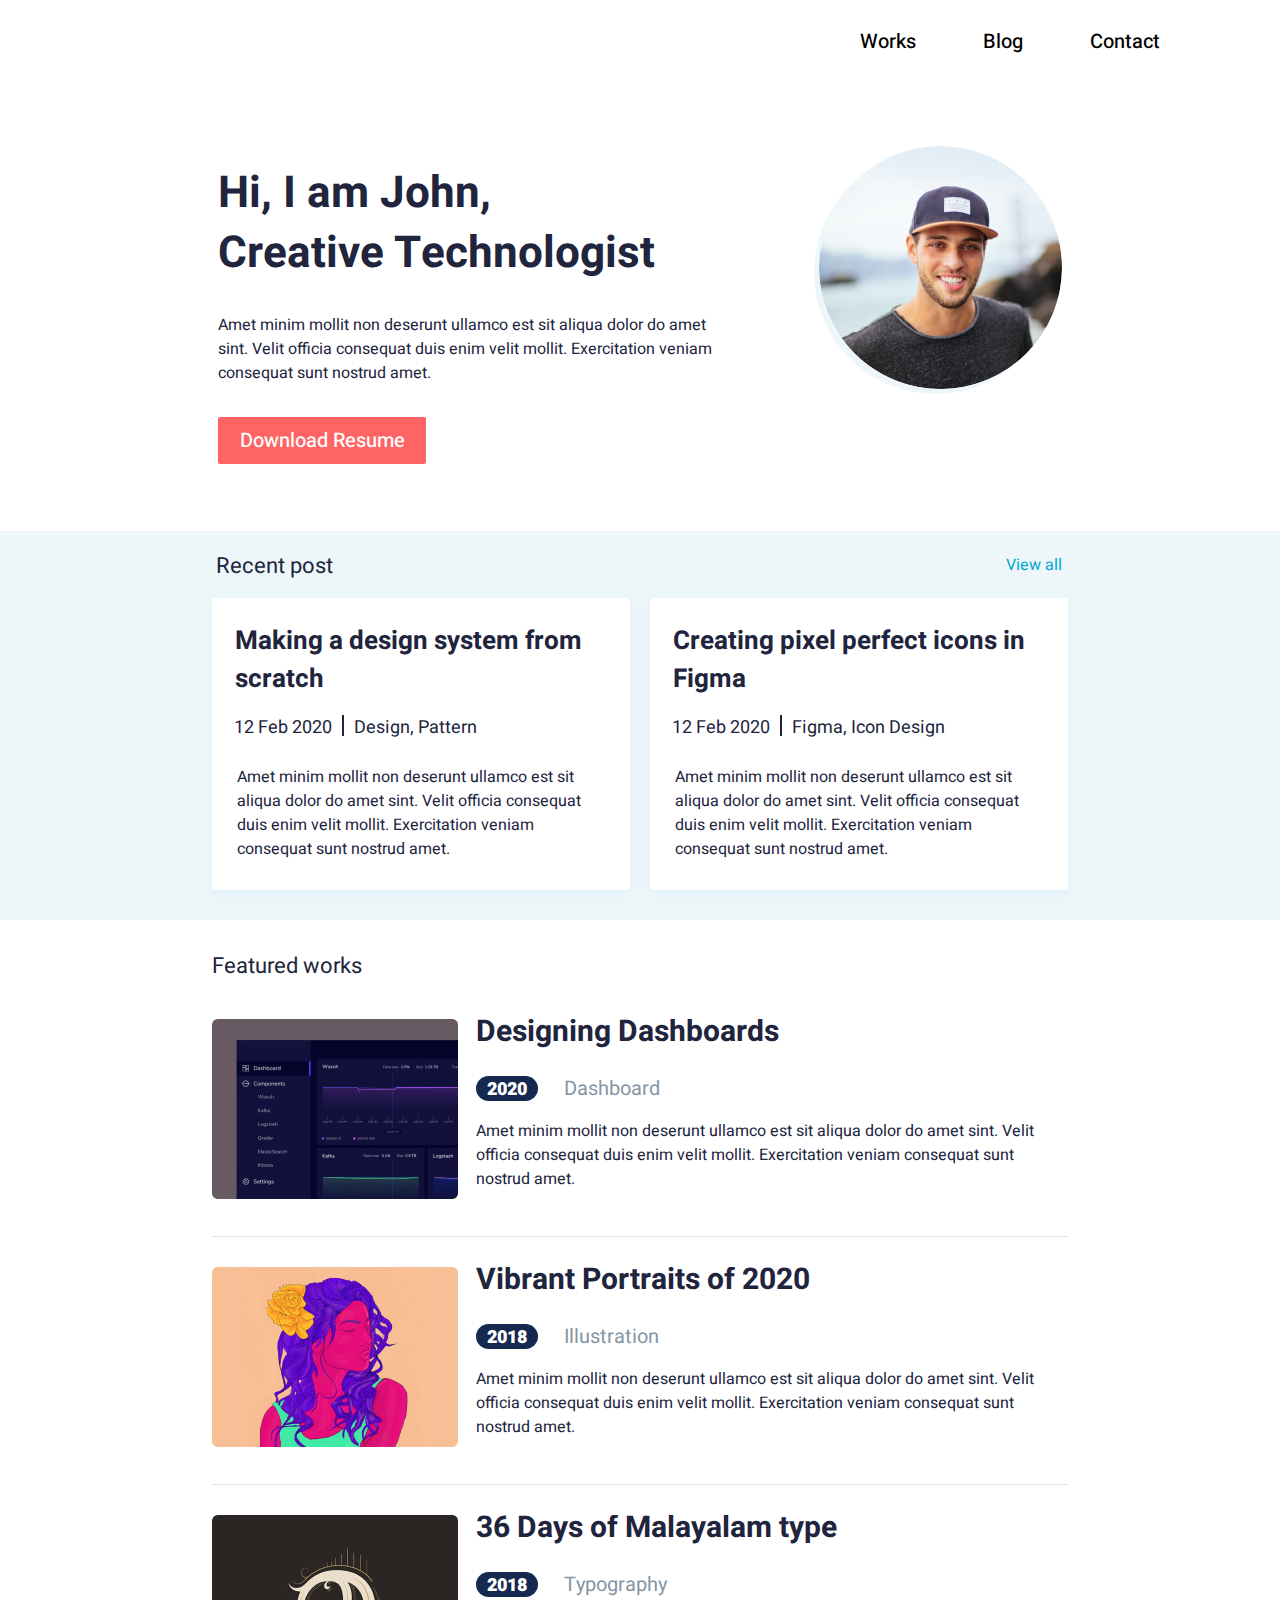
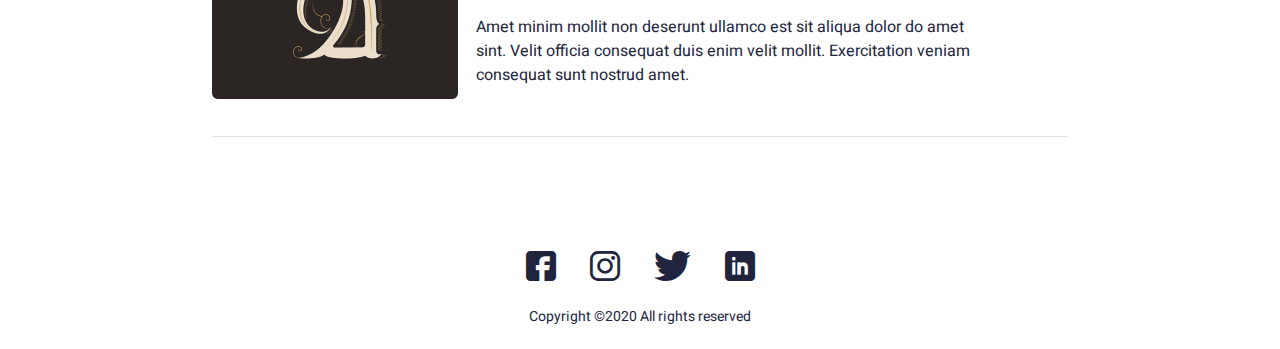
==== index.html @ 54ec0055 "Вёрстка landing page" ====
<!DOCTYPE html>
<html lang="en">

<head>
  <meta charset="UTF-8">
  <meta http-equiv="X-UA-Compatible" content="IE=edge">
  <meta name="viewport" content="width=device-width, initial-scale=1.0">
  <title>HomePage</title>
  <link href="https://fonts.googleapis.com/css2?family=Heebo:wght@400;500;700;900&display=swap" rel="stylesheet">
  <link rel="stylesheet" href="assets/icon-fonts/icons_1.css">
  <link rel="stylesheet" href="assets/style.css">
</head>

<body>
  <div class="wrapper">

    <header class="header">
      <div class="header__content">
        <div class="header__menu menu">
          <div class="menu__icon icon-menu">
            <span></span>
            <span></span>
            <span></span>
          </div>
          <nav class="menu__body">
            <ul class="menu__list">
              <li><a href="assets/pages/works.html" class="menu__link">Works</a></li>
              <li><a href="assets/pages/blog.html" class="menu__link">Blog</a></li>
              <li><a href="assets/pages/contact.html" class="menu__link">Contact</a></li>
            </ul>
          </nav>
        </div>
      </div>
    </header>
    <main class="page">
      <section class="hello">
        <div class="hello-container _container">

          <div class="hello__content">
            <h1 class="hello__title title">Hi, I am John,<br>Creative Technologist</h1>
            <div class="hello__text text">
              <p class="post-myself">
                Amet minim mollit non deserunt ullamco est sit aliqua dolor do amet sint.
                Velit officia consequat duis enim velit mollit.
                Exercitation veniam consequat sunt nostrud amet.
              </p>
            </div>
          </div>

          <div class="hello__avatar">
            <div class="face__container _ibg">
              <img src="assets/img/Ellipse_1.png" alt="face profile" class="face-pofile">
            </div>
          </div>

        </div>
        <div class="btn-button">
          <a class="btn--light" href="assets/pages/blog.html">Download Resume</a>
        </div>
      </section>

      <section class="recent-posts">
        <div class="recent-posts__container _container">
          <div class="posts-item">
            <p class="posts-item_recent">Recent post</p>
            <a class="post-item__link" href="#">View all</a>
          </div>
          <div class="posts__grid">
            <article class="post-item">
              <a href="" class="post-item_title">Making a design system from scratch </a>

              <div class="post-item__info">
                12 Feb 2020
                <hr class="trait">Design, Pattern
              </div>
              <div class="post-item__text text">
                <p>
                  Amet minim mollit non deserunt ullamco est sit aliqua dolor do amet sint.
                  Velit officia consequat duis enim velit mollit.
                  Exercitation veniam consequat sunt nostrud amet.
                </p>
              </div>
            </article>
            <article class="post-item">
              <a class="post-item_title" href="">Creating pixel perfect icons in Figma</a>
              <div class="post-item__info">
                12 Feb 2020
                <hr class="trait"> Figma, Icon Design
              </div>
              <div class="post-item__text text">
                <p>
                  Amet minim mollit non deserunt ullamco est sit aliqua dolor do amet sint.
                  Velit officia consequat duis enim velit mollit.
                  Exercitation veniam consequat sunt nostrud amet.
                </p>
              </div>
            </article>
          </div>

        </div>
      </section>

      <section class="featured-works">
        <div class="featured-works__container _container">
          <div class="featured-works__title title-posts">
            <p class="posts-item_recent">Featured works</p>
            <div class="works">
              <article class="works__item">
                <a href="" class="works__image _ibg">
                  <img src="assets/img/Rectangle_30.jpg" alt="Work #1">
                </a>
                <div class="works__body">
                  <div class="works__title">
                    <a href="assets/pages/works.html" class="works-remark">Designing Dashboards</a>
                  </div>
                  <div class="works__info">
                    <div class="works__year">2020</div>
                    <div class="works__category">Dashboard</div>
                  </div>
                  <div class="works__text text">
                    Amet minim mollit non deserunt ullamco est sit aliqua dolor do amet sint.
                    Velit officia consequat duis enim velit mollit. Exercitation
                    veniam consequat sunt nostrud amet.
                  </div>
                </div>
              </article>

              <article class="works__item _pictre">
                <a href="" class="works__image _ibg">
                  <img src="assets/img/Rectangle_32.jpg" alt="Work #1">
                </a>
                <div class="works__body">
                  <div class="works__title">
                    <a href="assets/pages/works.html" class="works-remark">Vibrant Portraits of 2020</a>
                  </div>
                  <div class="works__info">
                    <div class="works__year">2018</div>
                    <div class="works__category">Illustration</div>
                  </div>
                  <div class="works__text text">
                    Amet minim mollit non deserunt ullamco est sit aliqua dolor do amet sint.
                    Velit officia consequat duis enim velit mollit. Exercitation
                    veniam consequat sunt nostrud amet.
                  </div>
                </div>
              </article>

              <article class="works__item _pictre">
                <a href="" class="works__image _ibg">
                  <img src="assets/img/Rectangle_34.jpg" alt="Work #1">
                </a>
                <div class="works__body">
                  <div class="works__title">
                    <a href="assets/pages/works.html" class="works-remark">36 Days of Malayalam type</a>
                  </div>
                  <div class="works__info">
                    <div class="works__year">2018</div>
                    <div class="works__category">Typography</div>
                  </div>
                  <div class="works__texti text">
                    Amet minim mollit non deserunt ullamco est sit aliqua dolor do amet sint.
                    Velit officia consequat duis enim velit mollit. Exercitation
                    veniam consequat sunt nostrud amet.
                  </div>
                </div>
              </article>
            </div>
          </div>
        </div>
      </section>
    </main>

    <footer class="footer">
      <div class="footer__content _container">
        <div class="footer__social social">
          <a href="#" class="social__item _icon-fb"></a>
          <a href="#" class="social__item _icon-insta"></a>
          <a href="#" class="social__item _icon-twitter"></a>
          <a href="#" class="social__item _icon-linkedin"></a>
        </div>
        <div class="footer__copy">Copyright ©2020 All rights reserved</div>
      </div>
    </footer>
  </div>
  <script src="assets/js/main.js"></script>
</body>

</html>
---- assets/icon-fonts/icons_1.css ----
@font-face {
  font-family: 'icons';
  src:
    url('.//icons.ttf') format('truetype'),
    url('fonts/icons.woff?khpzi') format('woff'),
    url('.//icon-fonts/fb.svg') format('svg');
  font-weight: normal;
  font-style: normal;
  font-display: block;
}

[class^="_icon-"], [class*=" _icon-"] {
  /* use !important to prevent issues with browser extensions that change fonts */
  font-family: 'icons' !important;
  /* speak: never; */
  font-style: normal;
  font-weight: normal;
  font-variant: normal;
  text-transform: none;
  line-height: 1;
  /* background: #21243D; */
  /* background-size: #21243D; */
  /* color: #21243D; */



  /* Better Font Rendering =========== */
  -webkit-font-smoothing: antialiased;
  -moz-osx-font-smoothing: grayscale;
}

._icon-fb:before {
  content: "\e900";
}
._icon-twitter:before {
  content: "\e901";
}
._icon-insta:before {
  content: "\e902";
}
._icon-linkedin:before {
  content: "\e903";
}
---- assets/style.css ----
* {
  box-sizing: border-box;
}
body {
  font-family: 'Heebo', sans-serif;  
  margin: 0 auto;
 
}
.wrapper {
  width: 100%;
  min-height: 100%;
  overflow: hidden;
  display: flex;
  flex-direction: column;
  
}
.hello {
  padding: 0px 6px;
}
.contact {
  text-align: center;
  color: #21243D;
  
} 
.hello__title { 
  color: #21243D;
  font-weight: 700;
  font-size: 44px;
  line-height: 60px;  
  margin-top: 82px;
}
.post-myself {  
  width: 497px; 
  left: 148px;
  top: 360px;  
  font-family: 'Heebo';
  font-style: normal;
  font-weight: 400;
  font-size: 16px;
  line-height: 24px;  
  color: #21243D;
}
a {
  text-decoration: none; /* Отменяем подчеркивание у ссылки */    
}
.currentLink {
  color: #FF6464;
}
.header__content { 
  max-width: 1052px;   
  margin: 0 auto;  
  
}
.menu__link { 
  font-style: normal;
  font-weight: 500;
  font-size: 20px;
  line-height: 29px;
  color: #000000;
  margin: 0 0 0 30px;  
  /* text-align: center;
  justify-content: center; */
} 

a:hover {
  color: #FF6464;
  transition: all 0.3s ease 0s;
}
.menu__list {
  
  padding-right: 6px;  
}  

.header__menu {
  padding: 10px 0;
  
  height: 82px;
  align-items: center;
  display: flex;
  justify-content: flex-end;
}
li {
  margin: 0px 0px 0px 33px;  
  display:inline-block;
  /* text-align: center; */
  /* justify-content: center; */
}
.btn--light:hover {
  color:  #FFFFFF;
}

/* ================== */
.btn-button {
  width: 208px;
  height: 47px;  
  margin-top: 16px;
  display: flex;  
  border-radius: 2px; 
  font-size: 20px;
  line-height: 20px; 
  color: #FFF;  
  background: #FF6464;
  cursor: pointer;
  transition: 0.4s ease-in-out;
  transform: rotate(0deg);   
  justify-content: center;
  align-items: center;
}
.btn-button:hover,
.btn-button:active,
.btn-button:focus {
  transform: translateY(-2px);
  box-shadow: 0px 4px 12px rgba(36, 35, 47, 0.2), 0px 16px 20px rgba(0,0,0,0.2);
  color: #FFF;
}
/* =============================== */

.btn--light { 
  font-weight: 500;
  font-size: 20px;
  line-height: 29px;
  color: #FFFFFF;
}
.recent-posts {  
  background: #EDF7FA;  
  margin-top: 67px;
  padding: 0px 0px 30px 0px;  
  height: 100%;  
  width: 100%;
}
.recent-posts__container {
  max-width: 856px;
  margin: 0 auto;  
  height: 100%; 
}

.posts-item {
  display: flex;  
  align-items: center;  
  padding: 0 4px;
  
}
.posts-item_recent {
  flex: 1 1 auto; 
  font-style: normal;
  font-weight: 400;
  font-size: 22px;
  line-height: 60px;
  margin: 4.5px 0px 2px 0px;  
  height: 100%;  
  color: #21243D; 
}

.post-item_title {  
  margin: 24px 21px 0px 23px; 
  font-weight: 700;
  font-size: 26px;
  line-height: 38px;
  display: inline-block;
  vertical-align: middle;
  color: #21243D;  
}
.post-item__link {   
  font-weight: 400;
  font-size: 16px;  
 padding-right: 2px;  
  color: #00A8CC;
}
.hello {
  max-width: 856px;
  margin: 0 auto;
}
.hello__content {
  flex: 1 1 auto; 
  align-items: flex-start; 
}
.hello__content*:last-child {
  margin-bottom: 0;
}

.hello-container  {
  display: flex;  
}
.posts__grid {  
  display: flex;  
  justify-content: space-between;
  margin: 0 auto;  
}
.post-item {
  width: 418px;
  text-align: left;
  background: #FFFFFF;
  box-shadow: 0px 4px 10px rgba(187, 225, 250, 0.25);
  border-radius: 4px;
  
}
.post-item__text {
  width: 368px;
  margin-top: 11px;
  margin: 0 auto;
  font-weight: 400;
  font-size: 16px;
  line-height: 24px;
  overflow: hidden;
  color: #21243D;
  margin-bottom: 13px;
}
.post-item__info {
  width: 374px;
  height: 34px;  
  font-weight: 400;
  font-size: 18px;
  line-height: 26px;
  margin: 0 auto;
  color: #21243D;
  margin-top: 17px;
  display: flex;
}
.trait {
  margin: 0px 10px;
  width: 1.5px;
  height: 21px;  
  background-color: #21243D;
  border: none;
  font-weight: 400;
}

.face__container {
  flex: 0 0 243px;
  width: 243px;
  height: 243px;
  overflow: hidden;
  margin: 64px 0px 0px 35px;
  box-shadow: -5px 5px 0px 0px #EDF7FA; 
  border-radius: 150px;  
}
img {   
  width: 100%;  
  top: 0;
  left: 0;
  object-fit: cover;
}

/* ------------------------Featured-works------------------------ */
.works {
  margin-top: 23px;
}
.featured-works {
  max-width: 856px;
  margin: 0 auto;
  padding-top: 12px;
}
.works__item {
  display: flex;  
  align-content: flex-start; 
  padding: 0px 0px 30px 0px;
  margin: 0px 0px 30px 0px;
  border-bottom: 1px solid  #E0E0E0;
}
._ibg {
  position: relative;
}
.works__image {
  flex: 0 0 246px; 
  min-height: 180px;  
  border-radius: 6px;
}
.works__body {  
  width: 100%;
  height: 100%;
  flex: 1 1 auto; 
  padding: 0px 0px 0px 18px;
  overflow: hidden;
  justify-content: space-between;
} 
.works__title {
  height: 31px; 
  font-weight: 700;
  font-size: 30px;
  line-height: calc(27 / 30 * 100%); 
  text-decoration: red;
  text-transform: inherit;  
} 

.works-remark, .works-remark-active {
  color: #21243D;  
}
.works__info {
  display: inline-flex;
  margin-top: 24px;  
  align-items: center;
}
.works__year, .works-year-active {
  width: 62px;
  height: 25px; 
  display: inline-flex;
  background: #142850;  
  border-radius: 16px;  
  font-weight: 900;
  font-size: 18px; 
  justify-content: center;  
  color: #FFFFFF;
}
.works__category, .works-category-active, .works__category-active {
  width: 374px;  
  font-weight: 400;
  font-size: 20px;
  line-height: 29px;
  color: #8695A4;
  flex: 1 1 auto; 
  justify-content: right;
  margin-left: 26px;
}
.works__text {
  width: 594px;    
  font-weight: 400;
  font-size: 16px;
  line-height: 24px;
  margin-top: 16px;  
  color: #21243D;  
}
.works__texti{
  width: 507px;  
  font-weight: 400;
  font-size: 16px;
  line-height: 24px;
  margin-top: 16px; 
  color: #21243D;
}
.works__texta {
  
  font-weight: 400;
  font-size: 16px;
  line-height: 24px;
  margin-top: 16px; 
  color: #21243D;
}

/* ------------------------Featured-works pages------------------------ */
.featured__works {
  max-width: 682px;
  margin: 0 auto;
  padding-top: 12px;
}
/* <!-- --------------Work-detail------------- --> */

.work__detail {  
  font-weight: 700;
  font-size: 34px;
  line-height: 50px;
  color: #21243D;
  margin-bottom: 0;
}

.detail__info {
  display: inline-flex;
  margin: 24px 0px 21px 0px;  
}
.detail__year {
  width: 62px;
  height: 25px; 
  display: inline-flex;
  background: #FF7C7C;  
  border-radius: 16px;  
  font-weight: 900;
  font-size: 18px; 
  justify-content: center;  
  color: #FFFFFF;
}
.detail__text {
  width: 681px;  
  font-weight: 400;
  font-size: 16px;
  line-height: 24px;
  margin: 5px 0px 29px 0px;
  color: #000000;
}
.detail__category {
  width: 374px;  
  font-weight: 400;
  font-size: 20px;
  line-height: 29px;
  color: #21243D;
  flex: 1 1 auto;  
  margin-left: 26px;
}
._detail {
  margin-top: 38px;
}
.detail__title {
  width: 506px;  
  font-weight: 500;
  font-size: 24px;
  line-height: 60px;
  color: #21243D;
}
.detail__body {  
  width: 100%;
  height: 100%;
  flex: 1 1 auto; 
  padding: 0px 0px 0px 3px;
  overflow: hidden;
  justify-content: space-between;
} 
.detail-picture {
  margin-bottom: 27px;
}
.footer__detail {
  width: 1152px;
  height: 182px;
  text-align: center;
  padding: 49px 0;
  margin: 0 auto;  
  bottom: 0;
  width: 100%;
  flex: 0 0 auto; 
}
/* -----------footer-------------- */
.footer {
  width: 1152px;
  height: 182px;
  text-align: center;
  padding: 84px 0;
  margin: 0 auto;  
  bottom: 0;
  width: 100%;
  flex: 0 0 auto; 
}

.footer__copy {
  justify-content: center;
  align-items: center;  
  font-weight: 400;
  font-size: 14px;
  line-height: 21px;
  color: #21243D;  
}
.social {
  display: flex;
  justify-content: center;
  align-items: center;
  margin: 0px 0px 25px 0px;  
}
.social__item {
  margin: 0px 17px;
  color: #21243D;
  font-size: 30px;  
}
/* ----------------Featured-blog-------------- */

.Featured-blog {
  max-width: 681px;
  margin: 0 auto;
  padding-top: 12px;
}
.blog__item {
  display: flex;  
  align-content: flex-start; 
  padding: 0px 0px 30px 0px;
  margin: 0px 0px 30px 0px;
  border-bottom: 1px solid  #E0E0E0;
}
.hello__blog {
  width: 506px;  
  color: #21243D;
  font-weight: 700;
  font-size: 44px;
  line-height: 60px;  
  margin-top: 50px;
}
.hello__works {
  width: 506px;  
  color: #21243D;
  font-weight: 700;
  font-size: 44px;
  line-height: 60px;  
  margin: 50px 0px 0px 0px;
}

.blog-item__info {   
  font-weight: 400;
  font-size: 20px;
  line-height: 26px; 
  color: #21243D;
  margin: 17px 0px 9px 0px;
  display: flex;
}
.blog-category {
  color: #8695A4;
}
.blog__text {  
  font-weight: 400;
  font-size: 16px;
  line-height: 24px;
  color: #21243D;
}
.blog {
  margin-top: 23px;
}
.blog__body {  
  width: 100%;
  height: 100%;
  flex: 1 1 auto;   
  overflow: hidden;
  justify-content: space-between;
} 
.blog__title {
  height: 31px; 
  font-weight: 700;
  font-size: 30px;
  line-height: calc(27 / 30 * 100%); 
  color: #21243D;
} 

.blog__info {
  display: inline-flex;
  margin-top: 26px;  
}
.blog__year {
  width: 62px;
  height: 25px; 
  display: inline-flex;
  background: #142850;  
  border-radius: 16px;  
  font-weight: 900;
  font-size: 18px; 
  justify-content: center;  
  color: #FFFFFF;
}
@media (min-width: 805px) {
  .pictre-active, .works-year-active, .works-remark-active, .works-category-active {
    display: none;
  }
 
}

@media (max-width: 805px) and (min-width: 250px) {  
  .wrapper {
    max-width: 790px;
    margin: 0 auto;
  } 
  
  .hello-container {
    margin: 0 auto;
    text-align: center;
    flex-direction: column-reverse;    
  }
  .face__container {
    justify-content: center;    
    margin: 0 auto;
    height: 200px;
    width: 200px;
  }
  .hello__content {
    margin: 0 auto;
  }
  .hello__title {
    font-size: 32px;
    margin-top: 20px;
    
  }
  .posts__grid {
    flex: 1 1 auto; 
  }
  .recent-posts__container {
    max-width: 760px;
  }
  .btn-button {
    margin: 0 auto;

  }
  .post-item {
    width: 370px;
    display: inline-block;    
  }
  .post-item__info, .post-item__text {
    width: 325px;
  }

  .posts-item_recent {
    font-size: 18px;
  }
  .post-item__link {
    font-size: 14px;
  }
  .works__title {
    font-size: 26px;
  }
  .works__year, .works-year-active {
    width: 56px;
    height: 22px;    
    font-size: 16px;    
  }
  .works__category {
    font-size: 18px;
  }
  .works__text {
    width: 520px;
  }
  .featured-works {
    
    padding: 0px 10px 0px 10px;
  }
  .face__container {
    width: 174.38px;
    height: 175px;
    box-shadow: -3px 3px 0px 0px #edf7fa;
    margin-top: 24px; 
  }
  .hello__content {
    
    text-align: center;
  }
  .hello__title {
    
    text-align: center;
    width: 312px;
    line-height: 40px;
    
    margin: 38px 0px 19px 13px;
  }
  .post-myself {
    width: 328px;
    margin-bottom: 24px;
    
  }
  .posts-item {
    display: block;
    text-align: center;
  }
  .post-item__link {
    display: none;
  }
  .posts__grid {
    display: block;
    margin: 0 auto;    
    text-align: center;
  }
  
  .post-item {
    width: 354px;
    margin-bottom: 17px;
  }
  .post-item_title {
    font-size: 22px;
  }
  .post-item__info, .post-item__text {
    font-size: 16px;
    width: 314px;

  }
  .post-item__text {
    margin-bottom: 0;
  }
  .recent-posts {
    padding-bottom: 20px;
  }
  .works__item {
    display: block;
    padding-bottom: 19px;
    
  }
  .works {
    width: 339px;
    margin: 0 auto;
    
  }
  .posts-item_recent {
    text-align: center;
  }
  .works__body {
    padding-left: 0;
    margin-top: 15px;    
  }  

  .works__year {
    width: 62px;
    height: 25px;
    align-items: center;
    text-align: center;  
    
  }
  .works__info {
    font-size: 16px;
    margin-top: 9px;
  }
  .works__text {
    margin-top: 23px;
    width: 344px;
  }
  ._pictre {
    display: none;
  }
  .footer {
    margin-top: 74px;
  }

  /* BLOG RESPONSIVE */
  .Featured-blog {
    max-width: 339px;
    margin: 0 auto;
    padding-top: 12px;
  }
  .hello__blog {
    width: 62px;
    height: 60px;
    font-size: 30px;
    margin-top: 23px;
    
  }
  .blog__title {
    height: 31px;    
    font-size: 26px;  
  }
  .blog-item__info {    
    font-size: 16px;    
    margin: 4px 0px 14px 0px;    
  }
  .trait {
    height: 16px;
    margin: 3px 10px;
  }
  ._foot-blog {
    margin-top: -5px;
  }
  .blog__item {
    padding-bottom: 22px;
  }
  
  /* featured-works */
  .featured__works {
    max-width: 344px;
  }
  .hello__works {    
    font-size: 30px;   
    margin: 50px 0px 0px 0px;
  }
 
  .pictre-noplay, .works__year, .works-remark, .works__category {
    display: none;
  }
  .works-category-active, .works__category-active {
    font-size: 16px;
  }
  /* WORK-DETAIL */
  .work__detail {    
    font-size: 30px;    
    margin-bottom: 0;
  }
  .work__detail br {    
    display: none;
  }
  .detail__category {
    width: 262px;    
    font-size: 18px;   
    flex: 1 1 auto;
    margin-left: 26px;
  }
  .detail__text {
    width: 339px;    
    font-size: 16px;   
    margin: 5px 0px 17px 0px;
    
  }
  ._detail {
    margin-top: 7px;
  }
  .detail__info {
    margin-top: 8px;
  }

   /* BURGER MENU */
   .header {
     position: relative;
     z-index: 100;
   }
  .menu__icon {   
    position: absolute;
    width: 30px;
	  height: 30px;    
    cursor: pointer;
    z-index: 5;
    top: 17px;
    right: 17px;
  }  
  .menu__icon span  {    
    left: 50%;    
    position: absolute;
    width: 100%;
    height: 2px;    
    background-color: #000;
    transform: translate(-50%, -50%);
    transition: all 0.4s ease 0s;      
  } 
  .menu__icon span:first-child {
    top: 0px;
  }  
  .menu__icon span:nth-of-type(2) {
	  top: calc(50% - 5px);
  }  
  .menu__icon span:nth-of-type(3) {
	  top: calc(50% + 5px);    
  }  
  .menu__link {
    margin: 0 auto;
    padding: 0;
    font-size: 40px;    
    transform: translate(0px, 0%);    
  } 
  ul li {
    display: flex;
    justify-content: center;
  }   
  .menu__list li {
    margin: 0px 0px 30px 0px;
  }
  .menu__list li:last-child {
    margin: 0px 0px 0px 0px;
  }  
  /* .menu-btn */

  .menu__list :hover {
    color: #FF6464;
  } 
  /* Меню, которое будет появляться */ 
  .menu__list {  
	  position: fixed;
	  top: 0;
	  left: 0;
	  width: 100%;
	  height: 100%;	
    transform: translate(0px, -100%);
    overflow: auto;
    padding: 70px 10px 30px 10px;   
    background-color: rgba(255, 255, 255, 0.95);     
    margin: 0 auto;
  }   
  
  .menu__list.active {	
    transform: translate(0px, 0%);
    transition: transform 0.8s ease 0s;   
  }
  
  /* Меню актив на крестик */  
  .menu__icon.active span:nth-of-type(1) {
    top: 9px;    
    transform: translate(-50%, 0%) rotate(135deg);  
  }  
  
  .menu__icon.active span:nth-of-type(2) {
    top: 9px;    
    left: -30px;
    opacity: 0;
  }  

  .menu__icon.active span:nth-of-type(3) {
    top: 9px;   
    transform: translate(-50%, 0%) rotate(-135deg); 
  }  
}
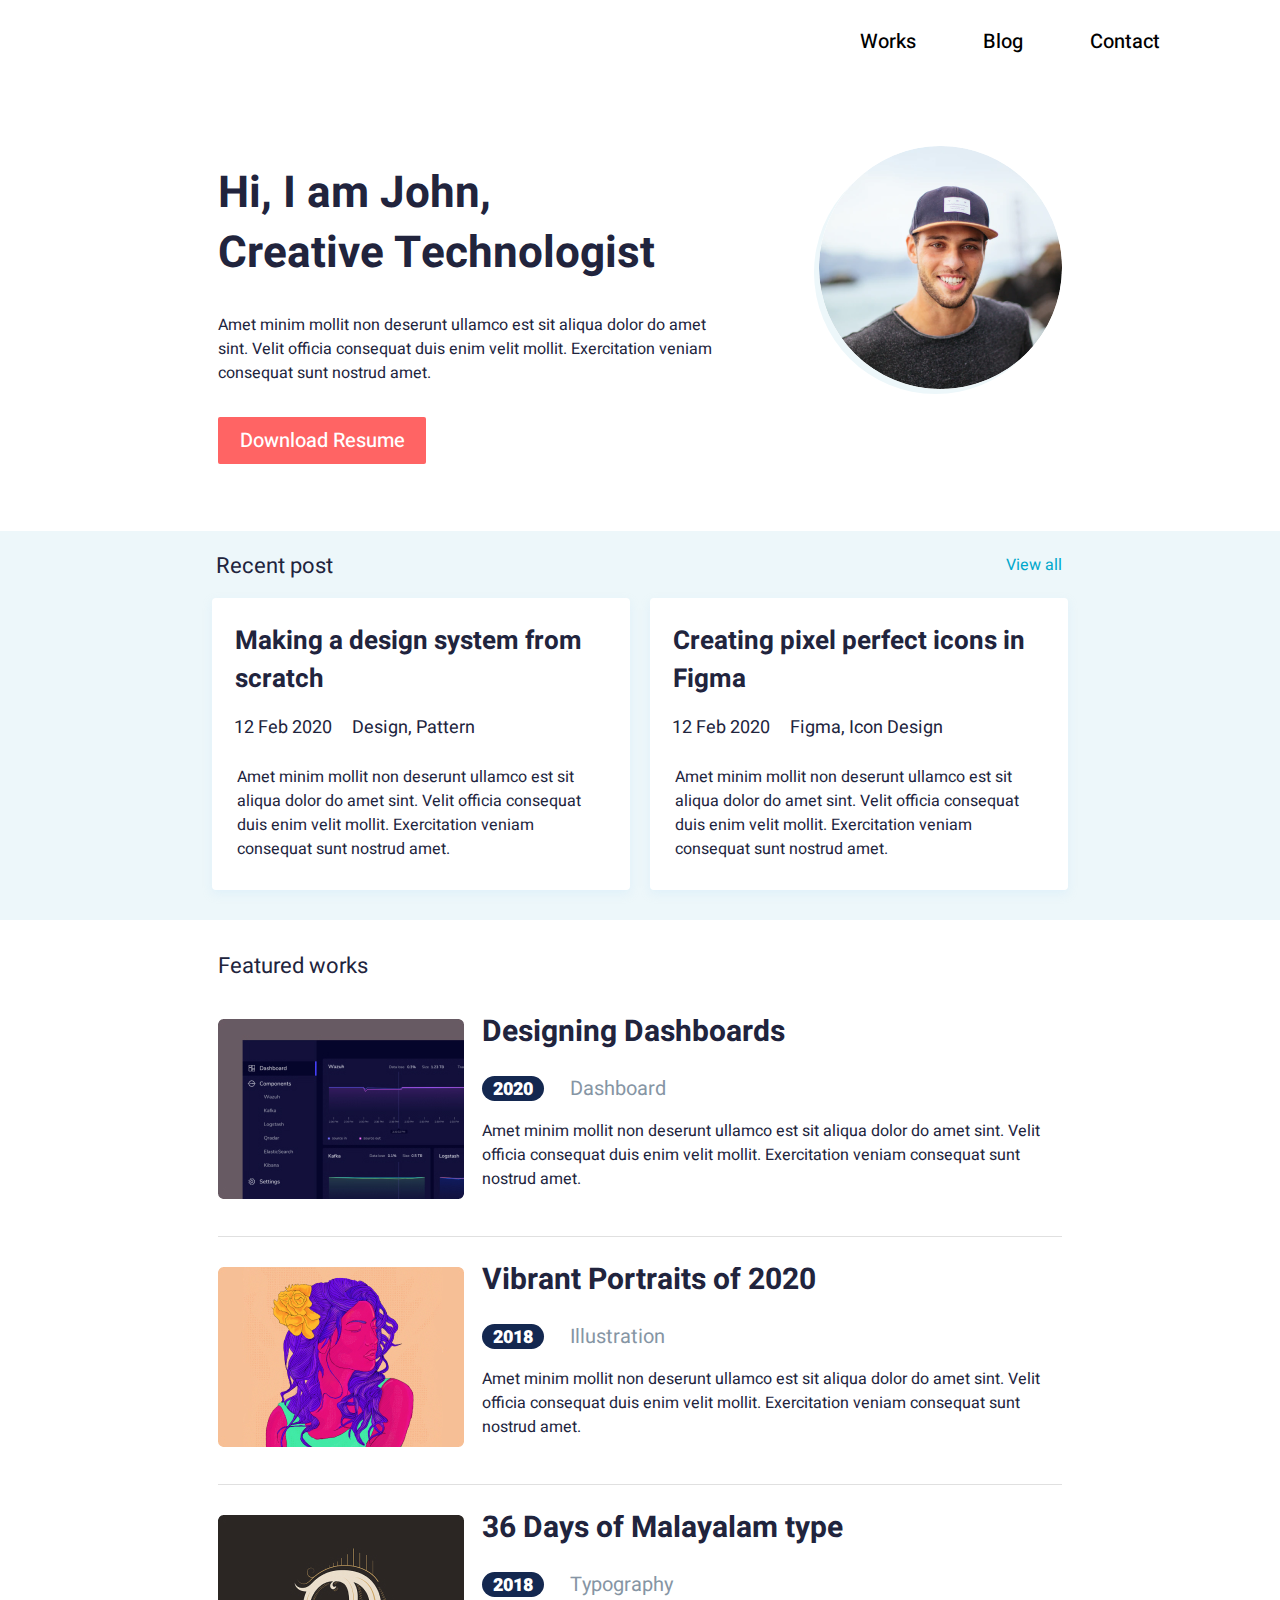
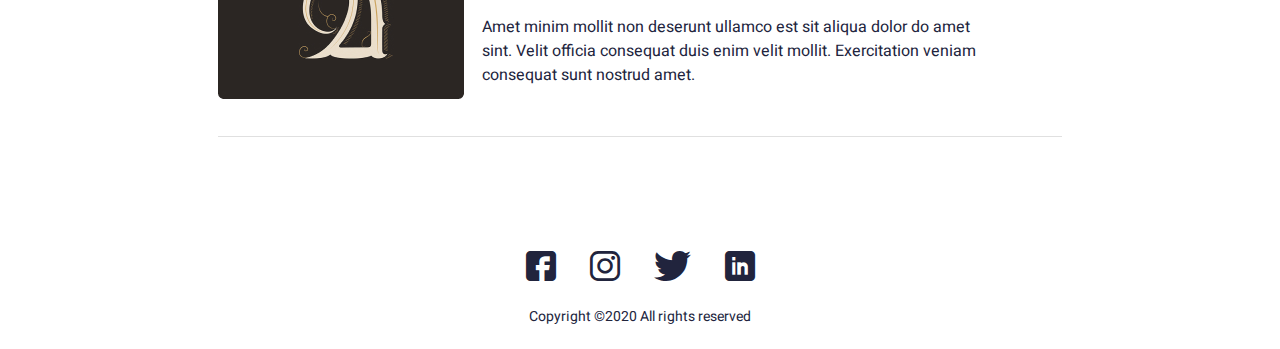
==== commit 3abddfe7: "Project layout" ====
--- a/index.html
+++ b/index.html
@@ -1,188 +1,181 @@
-<!DOCTYPE html>
-<html lang="en">
-
-<head>
-  <meta charset="UTF-8">
-  <meta http-equiv="X-UA-Compatible" content="IE=edge">
-  <meta name="viewport" content="width=device-width, initial-scale=1.0">
-  <title>HomePage</title>
-  <link href="https://fonts.googleapis.com/css2?family=Heebo:wght@400;500;700;900&display=swap" rel="stylesheet">
-  <link rel="stylesheet" href="assets/icon-fonts/icons_1.css">
-  <link rel="stylesheet" href="assets/style.css">
-</head>
-
-<body>
-  <div class="wrapper">
-
-    <header class="header">
-      <div class="header__content">
-        <div class="header__menu menu">
-          <div class="menu__icon icon-menu">
-            <span></span>
-            <span></span>
-            <span></span>
-          </div>
-          <nav class="menu__body">
-            <ul class="menu__list">
-              <li><a href="assets/pages/works.html" class="menu__link">Works</a></li>
-              <li><a href="assets/pages/blog.html" class="menu__link">Blog</a></li>
-              <li><a href="assets/pages/contact.html" class="menu__link">Contact</a></li>
-            </ul>
-          </nav>
-        </div>
-      </div>
-    </header>
-    <main class="page">
-      <section class="hello">
-        <div class="hello-container _container">
-
-          <div class="hello__content">
-            <h1 class="hello__title title">Hi, I am John,<br>Creative Technologist</h1>
-            <div class="hello__text text">
-              <p class="post-myself">
-                Amet minim mollit non deserunt ullamco est sit aliqua dolor do amet sint.
-                Velit officia consequat duis enim velit mollit.
-                Exercitation veniam consequat sunt nostrud amet.
-              </p>
-            </div>
-          </div>
-
-          <div class="hello__avatar">
-            <div class="face__container _ibg">
-              <img src="assets/img/Ellipse_1.png" alt="face profile" class="face-pofile">
-            </div>
-          </div>
-
-        </div>
-        <div class="btn-button">
-          <a class="btn--light" href="assets/pages/blog.html">Download Resume</a>
-        </div>
-      </section>
-
-      <section class="recent-posts">
-        <div class="recent-posts__container _container">
-          <div class="posts-item">
-            <p class="posts-item_recent">Recent post</p>
-            <a class="post-item__link" href="#">View all</a>
-          </div>
-          <div class="posts__grid">
-            <article class="post-item">
-              <a href="" class="post-item_title">Making a design system from scratch </a>
-
-              <div class="post-item__info">
-                12 Feb 2020
-                <hr class="trait">Design, Pattern
-              </div>
-              <div class="post-item__text text">
-                <p>
-                  Amet minim mollit non deserunt ullamco est sit aliqua dolor do amet sint.
-                  Velit officia consequat duis enim velit mollit.
-                  Exercitation veniam consequat sunt nostrud amet.
-                </p>
-              </div>
-            </article>
-            <article class="post-item">
-              <a class="post-item_title" href="">Creating pixel perfect icons in Figma</a>
-              <div class="post-item__info">
-                12 Feb 2020
-                <hr class="trait"> Figma, Icon Design
-              </div>
-              <div class="post-item__text text">
-                <p>
-                  Amet minim mollit non deserunt ullamco est sit aliqua dolor do amet sint.
-                  Velit officia consequat duis enim velit mollit.
-                  Exercitation veniam consequat sunt nostrud amet.
-                </p>
-              </div>
-            </article>
-          </div>
-
-        </div>
-      </section>
-
-      <section class="featured-works">
-        <div class="featured-works__container _container">
-          <div class="featured-works__title title-posts">
-            <p class="posts-item_recent">Featured works</p>
-            <div class="works">
-              <article class="works__item">
-                <a href="" class="works__image _ibg">
-                  <img src="assets/img/Rectangle_30.jpg" alt="Work #1">
-                </a>
-                <div class="works__body">
-                  <div class="works__title">
-                    <a href="assets/pages/works.html" class="works-remark">Designing Dashboards</a>
-                  </div>
-                  <div class="works__info">
-                    <div class="works__year">2020</div>
-                    <div class="works__category">Dashboard</div>
-                  </div>
-                  <div class="works__text text">
-                    Amet minim mollit non deserunt ullamco est sit aliqua dolor do amet sint.
-                    Velit officia consequat duis enim velit mollit. Exercitation
-                    veniam consequat sunt nostrud amet.
-                  </div>
-                </div>
-              </article>
-
-              <article class="works__item _pictre">
-                <a href="" class="works__image _ibg">
-                  <img src="assets/img/Rectangle_32.jpg" alt="Work #1">
-                </a>
-                <div class="works__body">
-                  <div class="works__title">
-                    <a href="assets/pages/works.html" class="works-remark">Vibrant Portraits of 2020</a>
-                  </div>
-                  <div class="works__info">
-                    <div class="works__year">2018</div>
-                    <div class="works__category">Illustration</div>
-                  </div>
-                  <div class="works__text text">
-                    Amet minim mollit non deserunt ullamco est sit aliqua dolor do amet sint.
-                    Velit officia consequat duis enim velit mollit. Exercitation
-                    veniam consequat sunt nostrud amet.
-                  </div>
-                </div>
-              </article>
-
-              <article class="works__item _pictre">
-                <a href="" class="works__image _ibg">
-                  <img src="assets/img/Rectangle_34.jpg" alt="Work #1">
-                </a>
-                <div class="works__body">
-                  <div class="works__title">
-                    <a href="assets/pages/works.html" class="works-remark">36 Days of Malayalam type</a>
-                  </div>
-                  <div class="works__info">
-                    <div class="works__year">2018</div>
-                    <div class="works__category">Typography</div>
-                  </div>
-                  <div class="works__texti text">
-                    Amet minim mollit non deserunt ullamco est sit aliqua dolor do amet sint.
-                    Velit officia consequat duis enim velit mollit. Exercitation
-                    veniam consequat sunt nostrud amet.
-                  </div>
-                </div>
-              </article>
-            </div>
-          </div>
-        </div>
-      </section>
-    </main>
-
-    <footer class="footer">
-      <div class="footer__content _container">
-        <div class="footer__social social">
-          <a href="#" class="social__item _icon-fb"></a>
-          <a href="#" class="social__item _icon-insta"></a>
-          <a href="#" class="social__item _icon-twitter"></a>
-          <a href="#" class="social__item _icon-linkedin"></a>
-        </div>
-        <div class="footer__copy">Copyright ©2020 All rights reserved</div>
-      </div>
-    </footer>
-  </div>
-  <script src="assets/js/main.js"></script>
-</body>
-
+<!DOCTYPE html>
+<html lang="en">
+
+<head>
+  <meta charset="UTF-8">
+  <meta http-equiv="X-UA-Compatible" content="IE=edge">
+  <meta name="viewport" content="width=device-width, initial-scale=1.0">
+  <title>HomePage</title>
+  <link href="https://fonts.googleapis.com/css2?family=Heebo:wght@400;500;700;900&display=swap" rel="stylesheet">
+  <link rel="stylesheet" href="assets/icon-fonts/icons_1.css">
+  <link rel="stylesheet" href="assets/style.css">
+</head>
+
+<body>
+  <div class="wrapper">
+    <header class="header">
+      <div class="header__content">
+        <div class="header__menu menu">
+          <div class="menu__icon icon-menu">
+            <span></span>
+            <span></span>
+            <span></span>
+          </div>
+          <nav class="menu__body">
+            <ul class="menu__list">
+              <li><a href="assets/pages/works.html" class="menu__link">Works</a></li>
+              <li><a href="assets/pages/blog.html" class="menu__link">Blog</a></li>
+              <li><a href="#" class="menu__link">Contact</a></li>
+            </ul>
+          </nav>
+        </div>
+      </div>
+    </header>
+    <main class="page">
+      <section class="hello">
+        <div class="hello-container _container">
+          <div class="hello__content">
+            <h1 class="hello__title title">Hi, I am John,<br>Creative Technologist</h1>
+            <div class="hello__text text">
+              <p class="post-myself">
+                Amet minim mollit non deserunt ullamco est sit aliqua dolor do amet sint.
+                Velit officia consequat duis enim velit mollit.
+                Exercitation veniam consequat sunt nostrud amet.
+              </p>
+            </div>
+          </div>
+
+          <div class="hello__avatar">
+            <div class="face__container _ibg">
+              <img src="assets/img/Ellipse_1.png" alt="face profile" class="face-pofile">
+            </div>
+          </div>
+
+        </div>
+        <div class="btn-button">
+          <a class="btn--light" href="assets/pages/blog.html">Download Resume</a>
+        </div>
+      </section>
+      <section class="recent-posts">
+        <div class="recent-posts__container _container">
+          <div class="posts-item">
+            <p class="posts-item_recent">Recent post</p>
+            <a class="post-item__link" href="#">View all</a>
+          </div>
+          <div class="posts__grid">
+            <article class="post-item">
+              <a href="" class="post-item_title">Making a design system from scratch </a>
+
+              <div class="post-item__info">
+                12 Feb 2020
+                <hr class="trait">Design, Pattern
+              </div>
+              <div class="post-item__text text">
+                <p>
+                  Amet minim mollit non deserunt ullamco est sit aliqua dolor do amet sint.
+                  Velit officia consequat duis enim velit mollit.
+                  Exercitation veniam consequat sunt nostrud amet.
+                </p>
+              </div>
+            </article>
+            <article class="post-item">
+              <a class="post-item_title" href="">Creating pixel perfect icons in Figma</a>
+              <div class="post-item__info">
+                12 Feb 2020
+                <hr class="trait"> Figma, Icon Design
+              </div>
+              <div class="post-item__text text">
+                <p>
+                  Amet minim mollit non deserunt ullamco est sit aliqua dolor do amet sint.
+                  Velit officia consequat duis enim velit mollit.
+                  Exercitation veniam consequat sunt nostrud amet.
+                </p>
+              </div>
+            </article>
+          </div>
+
+        </div>
+      </section>
+      <section class="featured-works">
+        <div class="featured-works__container _container">
+          <div class="featured-works__title title-posts">
+            <p class="posts-item_recent">Featured works</p>
+            <div class="works">
+              <article class="works__item">
+                <a href="" class="works__image _ibg">
+                  <img src="assets/img/Rectangle_30.jpg" alt="Work #1">
+                </a>
+                <div class="works__body">
+                  <div class="works__title">
+                    <a href="assets/pages/works.html" class="works-remark">Designing Dashboards</a>
+                  </div>
+                  <div class="works__info">
+                    <div class="works__year">2020</div>
+                    <div class="works__category">Dashboard</div>
+                  </div>
+                  <div class="works__text text">
+                    Amet minim mollit non deserunt ullamco est sit aliqua dolor do amet sint.
+                    Velit officia consequat duis enim velit mollit. Exercitation
+                    veniam consequat sunt nostrud amet.
+                  </div>
+                </div>
+              </article>
+              <article class="works__item _pictre">
+                <a href="" class="works__image _ibg">
+                  <img src="assets/img/Rectangle_32.jpg" alt="Work #1">
+                </a>
+                <div class="works__body">
+                  <div class="works__title">
+                    <a href="assets/pages/works.html" class="works-remark">Vibrant Portraits of 2020</a>
+                  </div>
+                  <div class="works__info">
+                    <div class="works__year">2018</div>
+                    <div class="works__category">Illustration</div>
+                  </div>
+                  <div class="works__text text">
+                    Amet minim mollit non deserunt ullamco est sit aliqua dolor do amet sint.
+                    Velit officia consequat duis enim velit mollit. Exercitation
+                    veniam consequat sunt nostrud amet.
+                  </div>
+                </div>
+              </article>
+              <article class="works__item _pictre">
+                <a href="" class="works__image _ibg">
+                  <img src="assets/img/Rectangle_34.jpg" alt="Work #1">
+                </a>
+                <div class="works__body">
+                  <div class="works__title">
+                    <a href="assets/pages/works.html" class="works-remark">36 Days of Malayalam type</a>
+                  </div>
+                  <div class="works__info">
+                    <div class="works__year">2018</div>
+                    <div class="works__category">Typography</div>
+                  </div>
+                  <div class="works__texti text">
+                    Amet minim mollit non deserunt ullamco est sit aliqua dolor do amet sint.
+                    Velit officia consequat duis enim velit mollit. Exercitation
+                    veniam consequat sunt nostrud amet.
+                  </div>
+                </div>
+              </article>
+            </div>
+          </div>
+        </div>
+      </section>
+    </main>
+    <footer class="footer">
+      <div class="footer__content _container">
+        <div class="footer__social social">
+          <a href="#" class="social__item _icon-fb"></a>
+          <a href="#" class="social__item _icon-insta"></a>
+          <a href="#" class="social__item _icon-twitter"></a>
+          <a href="#" class="social__item _icon-linkedin"></a>
+        </div>
+        <div class="footer__copy">Copyright ©2020 All rights reserved</div>
+      </div>
+    </footer>
+  </div>
+  <script src="assets/js/main.js"></script>
+</body>
+
 </html>--- a/assets/icon-fonts/icons_1.css
+++ b/assets/icon-fonts/icons_1.css
@@ -18,12 +18,6 @@
   font-variant: normal;
   text-transform: none;
   line-height: 1;
-  /* background: #21243D; */
-  /* background-size: #21243D; */
-  /* color: #21243D; */
-
-
-
   /* Better Font Rendering =========== */
   -webkit-font-smoothing: antialiased;
   -moz-osx-font-smoothing: grayscale;
--- a/assets/style.css
+++ b/assets/style.css
@@ -1,860 +1,843 @@
-* {
-  box-sizing: border-box;
-}
-body {
-  font-family: 'Heebo', sans-serif;  
-  margin: 0 auto;
- 
-}
-.wrapper {
-  width: 100%;
-  min-height: 100%;
-  overflow: hidden;
-  display: flex;
-  flex-direction: column;
-  
-}
-.hello {
-  padding: 0px 6px;
-}
-.contact {
-  text-align: center;
-  color: #21243D;
-  
-} 
-.hello__title { 
-  color: #21243D;
-  font-weight: 700;
-  font-size: 44px;
-  line-height: 60px;  
-  margin-top: 82px;
-}
-.post-myself {  
-  width: 497px; 
-  left: 148px;
-  top: 360px;  
-  font-family: 'Heebo';
-  font-style: normal;
-  font-weight: 400;
-  font-size: 16px;
-  line-height: 24px;  
-  color: #21243D;
-}
-a {
-  text-decoration: none; /* Отменяем подчеркивание у ссылки */    
-}
-.currentLink {
-  color: #FF6464;
-}
-.header__content { 
-  max-width: 1052px;   
-  margin: 0 auto;  
-  
-}
-.menu__link { 
-  font-style: normal;
-  font-weight: 500;
-  font-size: 20px;
-  line-height: 29px;
-  color: #000000;
-  margin: 0 0 0 30px;  
-  /* text-align: center;
-  justify-content: center; */
-} 
-
-a:hover {
-  color: #FF6464;
-  transition: all 0.3s ease 0s;
-}
-.menu__list {
-  
-  padding-right: 6px;  
-}  
-
-.header__menu {
-  padding: 10px 0;
-  
-  height: 82px;
-  align-items: center;
-  display: flex;
-  justify-content: flex-end;
-}
-li {
-  margin: 0px 0px 0px 33px;  
-  display:inline-block;
-  /* text-align: center; */
-  /* justify-content: center; */
-}
-.btn--light:hover {
-  color:  #FFFFFF;
-}
-
-/* ================== */
-.btn-button {
-  width: 208px;
-  height: 47px;  
-  margin-top: 16px;
-  display: flex;  
-  border-radius: 2px; 
-  font-size: 20px;
-  line-height: 20px; 
-  color: #FFF;  
-  background: #FF6464;
-  cursor: pointer;
-  transition: 0.4s ease-in-out;
-  transform: rotate(0deg);   
-  justify-content: center;
-  align-items: center;
-}
-.btn-button:hover,
-.btn-button:active,
-.btn-button:focus {
-  transform: translateY(-2px);
-  box-shadow: 0px 4px 12px rgba(36, 35, 47, 0.2), 0px 16px 20px rgba(0,0,0,0.2);
-  color: #FFF;
-}
-/* =============================== */
-
-.btn--light { 
-  font-weight: 500;
-  font-size: 20px;
-  line-height: 29px;
-  color: #FFFFFF;
-}
-.recent-posts {  
-  background: #EDF7FA;  
-  margin-top: 67px;
-  padding: 0px 0px 30px 0px;  
-  height: 100%;  
-  width: 100%;
-}
-.recent-posts__container {
-  max-width: 856px;
-  margin: 0 auto;  
-  height: 100%; 
-}
-
-.posts-item {
-  display: flex;  
-  align-items: center;  
-  padding: 0 4px;
-  
-}
-.posts-item_recent {
-  flex: 1 1 auto; 
-  font-style: normal;
-  font-weight: 400;
-  font-size: 22px;
-  line-height: 60px;
-  margin: 4.5px 0px 2px 0px;  
-  height: 100%;  
-  color: #21243D; 
-}
-
-.post-item_title {  
-  margin: 24px 21px 0px 23px; 
-  font-weight: 700;
-  font-size: 26px;
-  line-height: 38px;
-  display: inline-block;
-  vertical-align: middle;
-  color: #21243D;  
-}
-.post-item__link {   
-  font-weight: 400;
-  font-size: 16px;  
- padding-right: 2px;  
-  color: #00A8CC;
-}
-.hello {
-  max-width: 856px;
-  margin: 0 auto;
-}
-.hello__content {
-  flex: 1 1 auto; 
-  align-items: flex-start; 
-}
-.hello__content*:last-child {
-  margin-bottom: 0;
-}
-
-.hello-container  {
-  display: flex;  
-}
-.posts__grid {  
-  display: flex;  
-  justify-content: space-between;
-  margin: 0 auto;  
-}
-.post-item {
-  width: 418px;
-  text-align: left;
-  background: #FFFFFF;
-  box-shadow: 0px 4px 10px rgba(187, 225, 250, 0.25);
-  border-radius: 4px;
-  
-}
-.post-item__text {
-  width: 368px;
-  margin-top: 11px;
-  margin: 0 auto;
-  font-weight: 400;
-  font-size: 16px;
-  line-height: 24px;
-  overflow: hidden;
-  color: #21243D;
-  margin-bottom: 13px;
-}
-.post-item__info {
-  width: 374px;
-  height: 34px;  
-  font-weight: 400;
-  font-size: 18px;
-  line-height: 26px;
-  margin: 0 auto;
-  color: #21243D;
-  margin-top: 17px;
-  display: flex;
-}
-.trait {
-  margin: 0px 10px;
-  width: 1.5px;
-  height: 21px;  
-  background-color: #21243D;
-  border: none;
-  font-weight: 400;
-}
-
-.face__container {
-  flex: 0 0 243px;
-  width: 243px;
-  height: 243px;
-  overflow: hidden;
-  margin: 64px 0px 0px 35px;
-  box-shadow: -5px 5px 0px 0px #EDF7FA; 
-  border-radius: 150px;  
-}
-img {   
-  width: 100%;  
-  top: 0;
-  left: 0;
-  object-fit: cover;
-}
-
-/* ------------------------Featured-works------------------------ */
-.works {
-  margin-top: 23px;
-}
-.featured-works {
-  max-width: 856px;
-  margin: 0 auto;
-  padding-top: 12px;
-}
-.works__item {
-  display: flex;  
-  align-content: flex-start; 
-  padding: 0px 0px 30px 0px;
-  margin: 0px 0px 30px 0px;
-  border-bottom: 1px solid  #E0E0E0;
-}
-._ibg {
-  position: relative;
-}
-.works__image {
-  flex: 0 0 246px; 
-  min-height: 180px;  
-  border-radius: 6px;
-}
-.works__body {  
-  width: 100%;
-  height: 100%;
-  flex: 1 1 auto; 
-  padding: 0px 0px 0px 18px;
-  overflow: hidden;
-  justify-content: space-between;
-} 
-.works__title {
-  height: 31px; 
-  font-weight: 700;
-  font-size: 30px;
-  line-height: calc(27 / 30 * 100%); 
-  text-decoration: red;
-  text-transform: inherit;  
-} 
-
-.works-remark, .works-remark-active {
-  color: #21243D;  
-}
-.works__info {
-  display: inline-flex;
-  margin-top: 24px;  
-  align-items: center;
-}
-.works__year, .works-year-active {
-  width: 62px;
-  height: 25px; 
-  display: inline-flex;
-  background: #142850;  
-  border-radius: 16px;  
-  font-weight: 900;
-  font-size: 18px; 
-  justify-content: center;  
-  color: #FFFFFF;
-}
-.works__category, .works-category-active, .works__category-active {
-  width: 374px;  
-  font-weight: 400;
-  font-size: 20px;
-  line-height: 29px;
-  color: #8695A4;
-  flex: 1 1 auto; 
-  justify-content: right;
-  margin-left: 26px;
-}
-.works__text {
-  width: 594px;    
-  font-weight: 400;
-  font-size: 16px;
-  line-height: 24px;
-  margin-top: 16px;  
-  color: #21243D;  
-}
-.works__texti{
-  width: 507px;  
-  font-weight: 400;
-  font-size: 16px;
-  line-height: 24px;
-  margin-top: 16px; 
-  color: #21243D;
-}
-.works__texta {
-  
-  font-weight: 400;
-  font-size: 16px;
-  line-height: 24px;
-  margin-top: 16px; 
-  color: #21243D;
-}
-
-/* ------------------------Featured-works pages------------------------ */
-.featured__works {
-  max-width: 682px;
-  margin: 0 auto;
-  padding-top: 12px;
-}
-/* <!-- --------------Work-detail------------- --> */
-
-.work__detail {  
-  font-weight: 700;
-  font-size: 34px;
-  line-height: 50px;
-  color: #21243D;
-  margin-bottom: 0;
-}
-
-.detail__info {
-  display: inline-flex;
-  margin: 24px 0px 21px 0px;  
-}
-.detail__year {
-  width: 62px;
-  height: 25px; 
-  display: inline-flex;
-  background: #FF7C7C;  
-  border-radius: 16px;  
-  font-weight: 900;
-  font-size: 18px; 
-  justify-content: center;  
-  color: #FFFFFF;
-}
-.detail__text {
-  width: 681px;  
-  font-weight: 400;
-  font-size: 16px;
-  line-height: 24px;
-  margin: 5px 0px 29px 0px;
-  color: #000000;
-}
-.detail__category {
-  width: 374px;  
-  font-weight: 400;
-  font-size: 20px;
-  line-height: 29px;
-  color: #21243D;
-  flex: 1 1 auto;  
-  margin-left: 26px;
-}
-._detail {
-  margin-top: 38px;
-}
-.detail__title {
-  width: 506px;  
-  font-weight: 500;
-  font-size: 24px;
-  line-height: 60px;
-  color: #21243D;
-}
-.detail__body {  
-  width: 100%;
-  height: 100%;
-  flex: 1 1 auto; 
-  padding: 0px 0px 0px 3px;
-  overflow: hidden;
-  justify-content: space-between;
-} 
-.detail-picture {
-  margin-bottom: 27px;
-}
-.footer__detail {
-  width: 1152px;
-  height: 182px;
-  text-align: center;
-  padding: 49px 0;
-  margin: 0 auto;  
-  bottom: 0;
-  width: 100%;
-  flex: 0 0 auto; 
-}
-/* -----------footer-------------- */
-.footer {
-  width: 1152px;
-  height: 182px;
-  text-align: center;
-  padding: 84px 0;
-  margin: 0 auto;  
-  bottom: 0;
-  width: 100%;
-  flex: 0 0 auto; 
-}
-
-.footer__copy {
-  justify-content: center;
-  align-items: center;  
-  font-weight: 400;
-  font-size: 14px;
-  line-height: 21px;
-  color: #21243D;  
-}
-.social {
-  display: flex;
-  justify-content: center;
-  align-items: center;
-  margin: 0px 0px 25px 0px;  
-}
-.social__item {
-  margin: 0px 17px;
-  color: #21243D;
-  font-size: 30px;  
-}
-/* ----------------Featured-blog-------------- */
-
-.Featured-blog {
-  max-width: 681px;
-  margin: 0 auto;
-  padding-top: 12px;
-}
-.blog__item {
-  display: flex;  
-  align-content: flex-start; 
-  padding: 0px 0px 30px 0px;
-  margin: 0px 0px 30px 0px;
-  border-bottom: 1px solid  #E0E0E0;
-}
-.hello__blog {
-  width: 506px;  
-  color: #21243D;
-  font-weight: 700;
-  font-size: 44px;
-  line-height: 60px;  
-  margin-top: 50px;
-}
-.hello__works {
-  width: 506px;  
-  color: #21243D;
-  font-weight: 700;
-  font-size: 44px;
-  line-height: 60px;  
-  margin: 50px 0px 0px 0px;
-}
-
-.blog-item__info {   
-  font-weight: 400;
-  font-size: 20px;
-  line-height: 26px; 
-  color: #21243D;
-  margin: 17px 0px 9px 0px;
-  display: flex;
-}
-.blog-category {
-  color: #8695A4;
-}
-.blog__text {  
-  font-weight: 400;
-  font-size: 16px;
-  line-height: 24px;
-  color: #21243D;
-}
-.blog {
-  margin-top: 23px;
-}
-.blog__body {  
-  width: 100%;
-  height: 100%;
-  flex: 1 1 auto;   
-  overflow: hidden;
-  justify-content: space-between;
-} 
-.blog__title {
-  height: 31px; 
-  font-weight: 700;
-  font-size: 30px;
-  line-height: calc(27 / 30 * 100%); 
-  color: #21243D;
-} 
-
-.blog__info {
-  display: inline-flex;
-  margin-top: 26px;  
-}
-.blog__year {
-  width: 62px;
-  height: 25px; 
-  display: inline-flex;
-  background: #142850;  
-  border-radius: 16px;  
-  font-weight: 900;
-  font-size: 18px; 
-  justify-content: center;  
-  color: #FFFFFF;
-}
-@media (min-width: 805px) {
-  .pictre-active, .works-year-active, .works-remark-active, .works-category-active {
-    display: none;
-  }
- 
-}
-
-@media (max-width: 805px) and (min-width: 250px) {  
-  .wrapper {
-    max-width: 790px;
-    margin: 0 auto;
-  } 
-  
-  .hello-container {
-    margin: 0 auto;
-    text-align: center;
-    flex-direction: column-reverse;    
-  }
-  .face__container {
-    justify-content: center;    
-    margin: 0 auto;
-    height: 200px;
-    width: 200px;
-  }
-  .hello__content {
-    margin: 0 auto;
-  }
-  .hello__title {
-    font-size: 32px;
-    margin-top: 20px;
-    
-  }
-  .posts__grid {
-    flex: 1 1 auto; 
-  }
-  .recent-posts__container {
-    max-width: 760px;
-  }
-  .btn-button {
-    margin: 0 auto;
-
-  }
-  .post-item {
-    width: 370px;
-    display: inline-block;    
-  }
-  .post-item__info, .post-item__text {
-    width: 325px;
-  }
-
-  .posts-item_recent {
-    font-size: 18px;
-  }
-  .post-item__link {
-    font-size: 14px;
-  }
-  .works__title {
-    font-size: 26px;
-  }
-  .works__year, .works-year-active {
-    width: 56px;
-    height: 22px;    
-    font-size: 16px;    
-  }
-  .works__category {
-    font-size: 18px;
-  }
-  .works__text {
-    width: 520px;
-  }
-  .featured-works {
-    
-    padding: 0px 10px 0px 10px;
-  }
-  .face__container {
-    width: 174.38px;
-    height: 175px;
-    box-shadow: -3px 3px 0px 0px #edf7fa;
-    margin-top: 24px; 
-  }
-  .hello__content {
-    
-    text-align: center;
-  }
-  .hello__title {
-    
-    text-align: center;
-    width: 312px;
-    line-height: 40px;
-    
-    margin: 38px 0px 19px 13px;
-  }
-  .post-myself {
-    width: 328px;
-    margin-bottom: 24px;
-    
-  }
-  .posts-item {
-    display: block;
-    text-align: center;
-  }
-  .post-item__link {
-    display: none;
-  }
-  .posts__grid {
-    display: block;
-    margin: 0 auto;    
-    text-align: center;
-  }
-  
-  .post-item {
-    width: 354px;
-    margin-bottom: 17px;
-  }
-  .post-item_title {
-    font-size: 22px;
-  }
-  .post-item__info, .post-item__text {
-    font-size: 16px;
-    width: 314px;
-
-  }
-  .post-item__text {
-    margin-bottom: 0;
-  }
-  .recent-posts {
-    padding-bottom: 20px;
-  }
-  .works__item {
-    display: block;
-    padding-bottom: 19px;
-    
-  }
-  .works {
-    width: 339px;
-    margin: 0 auto;
-    
-  }
-  .posts-item_recent {
-    text-align: center;
-  }
-  .works__body {
-    padding-left: 0;
-    margin-top: 15px;    
-  }  
-
-  .works__year {
-    width: 62px;
-    height: 25px;
-    align-items: center;
-    text-align: center;  
-    
-  }
-  .works__info {
-    font-size: 16px;
-    margin-top: 9px;
-  }
-  .works__text {
-    margin-top: 23px;
-    width: 344px;
-  }
-  ._pictre {
-    display: none;
-  }
-  .footer {
-    margin-top: 74px;
-  }
-
-  /* BLOG RESPONSIVE */
-  .Featured-blog {
-    max-width: 339px;
-    margin: 0 auto;
-    padding-top: 12px;
-  }
-  .hello__blog {
-    width: 62px;
-    height: 60px;
-    font-size: 30px;
-    margin-top: 23px;
-    
-  }
-  .blog__title {
-    height: 31px;    
-    font-size: 26px;  
-  }
-  .blog-item__info {    
-    font-size: 16px;    
-    margin: 4px 0px 14px 0px;    
-  }
-  .trait {
-    height: 16px;
-    margin: 3px 10px;
-  }
-  ._foot-blog {
-    margin-top: -5px;
-  }
-  .blog__item {
-    padding-bottom: 22px;
-  }
-  
-  /* featured-works */
-  .featured__works {
-    max-width: 344px;
-  }
-  .hello__works {    
-    font-size: 30px;   
-    margin: 50px 0px 0px 0px;
-  }
- 
-  .pictre-noplay, .works__year, .works-remark, .works__category {
-    display: none;
-  }
-  .works-category-active, .works__category-active {
-    font-size: 16px;
-  }
-  /* WORK-DETAIL */
-  .work__detail {    
-    font-size: 30px;    
-    margin-bottom: 0;
-  }
-  .work__detail br {    
-    display: none;
-  }
-  .detail__category {
-    width: 262px;    
-    font-size: 18px;   
-    flex: 1 1 auto;
-    margin-left: 26px;
-  }
-  .detail__text {
-    width: 339px;    
-    font-size: 16px;   
-    margin: 5px 0px 17px 0px;
-    
-  }
-  ._detail {
-    margin-top: 7px;
-  }
-  .detail__info {
-    margin-top: 8px;
-  }
-
-   /* BURGER MENU */
-   .header {
-     position: relative;
-     z-index: 100;
-   }
-  .menu__icon {   
-    position: absolute;
-    width: 30px;
-	  height: 30px;    
-    cursor: pointer;
-    z-index: 5;
-    top: 17px;
-    right: 17px;
-  }  
-  .menu__icon span  {    
-    left: 50%;    
-    position: absolute;
-    width: 100%;
-    height: 2px;    
-    background-color: #000;
-    transform: translate(-50%, -50%);
-    transition: all 0.4s ease 0s;      
-  } 
-  .menu__icon span:first-child {
-    top: 0px;
-  }  
-  .menu__icon span:nth-of-type(2) {
-	  top: calc(50% - 5px);
-  }  
-  .menu__icon span:nth-of-type(3) {
-	  top: calc(50% + 5px);    
-  }  
-  .menu__link {
-    margin: 0 auto;
-    padding: 0;
-    font-size: 40px;    
-    transform: translate(0px, 0%);    
-  } 
-  ul li {
-    display: flex;
-    justify-content: center;
-  }   
-  .menu__list li {
-    margin: 0px 0px 30px 0px;
-  }
-  .menu__list li:last-child {
-    margin: 0px 0px 0px 0px;
-  }  
-  /* .menu-btn */
-
-  .menu__list :hover {
-    color: #FF6464;
-  } 
-  /* Меню, которое будет появляться */ 
-  .menu__list {  
-	  position: fixed;
-	  top: 0;
-	  left: 0;
-	  width: 100%;
-	  height: 100%;	
-    transform: translate(0px, -100%);
-    overflow: auto;
-    padding: 70px 10px 30px 10px;   
-    background-color: rgba(255, 255, 255, 0.95);     
-    margin: 0 auto;
-  }   
-  
-  .menu__list.active {	
-    transform: translate(0px, 0%);
-    transition: transform 0.8s ease 0s;   
-  }
-  
-  /* Меню актив на крестик */  
-  .menu__icon.active span:nth-of-type(1) {
-    top: 9px;    
-    transform: translate(-50%, 0%) rotate(135deg);  
-  }  
-  
-  .menu__icon.active span:nth-of-type(2) {
-    top: 9px;    
-    left: -30px;
-    opacity: 0;
-  }  
-
-  .menu__icon.active span:nth-of-type(3) {
-    top: 9px;   
-    transform: translate(-50%, 0%) rotate(-135deg); 
-  }  
-}+* {
+  box-sizing: border-box;
+}
+body {
+  font-family: 'Heebo', sans-serif;  
+  margin: 0 auto;
+ 
+}
+.wrapper {
+  width: 100%;
+  min-height: 100%;
+  overflow: hidden;
+  display: flex;
+  flex-direction: column;  
+}
+.hello {
+  padding: 0px 6px;
+}
+.contact {
+  text-align: center;
+  color: #21243D;  
+} 
+.hello__title { 
+  color: #21243D;
+  font-weight: 700;
+  font-size: 44px;
+  line-height: 60px;  
+  margin-top: 82px;
+}
+.post-myself {  
+  max-width: 497px; 
+  left: 148px;
+  top: 360px;  
+  font-family: 'Heebo';
+  font-style: normal;
+  font-weight: 400;
+  font-size: 16px;
+  line-height: 24px;  
+  color: #21243D;
+}
+a {
+  text-decoration: none; 
+}
+.currentLink {
+  color: #FF6464;
+}
+.header__content { 
+  max-width: 1052px;   
+  margin: 0 auto;   
+}
+.menu__link { 
+  font-style: normal;
+  font-weight: 500;
+  font-size: 20px;
+  line-height: 29px;
+  color: #000000;
+  margin: 0 0 0 30px;    
+} 
+
+a:hover {
+  color: #FF6464;
+  transition: all 0.3s ease 0s;
+}
+.menu__list {  
+  padding-right: 6px;  
+}  
+
+.header__menu {
+  padding: 10px 0;  
+  height: 82px;
+  align-items: center;
+  display: flex;
+  justify-content: flex-end;
+}
+li {
+  margin: 0px 0px 0px 33px;  
+  display:inline-block;
+}
+.btn--light:hover {
+  color:  #FFFFFF;
+}
+
+/* ================== */
+.btn-button {
+  width: 208px;
+  height: 47px;  
+  margin-top: 16px;
+  display: flex;  
+  border-radius: 2px; 
+  font-size: 20px;
+  line-height: 20px; 
+  color: #FFF;  
+  background: #FF6464;
+  cursor: pointer;
+  transition: 0.4s ease-in-out;
+  transform: rotate(0deg);   
+  justify-content: center;
+  align-items: center;
+}
+.btn-button:hover,
+.btn-button:active,
+.btn-button:focus {
+  transform: translateY(-2px);
+  box-shadow: 0px 4px 12px rgba(36, 35, 47, 0.2), 0px 16px 20px rgba(0,0,0,0.2);
+  color: #FFF;
+}
+/* =============================== */
+
+.btn--light { 
+  font-weight: 500;
+  font-size: 20px;
+  line-height: 29px;
+  color: #FFFFFF;
+}
+.recent-posts {  
+  background: #EDF7FA;  
+  margin-top: 67px;
+  padding: 0px 0px 30px 0px;  
+  height: 100%;  
+  width: 100%;
+}
+.recent-posts__container {
+  max-width: 856px;
+  margin: 0 auto;  
+  height: 100%; 
+}
+
+.posts-item {
+  display: flex;  
+  align-items: center;  
+  padding: 0 4px;  
+}
+.posts-item_recent {
+  flex: 1 1 auto; 
+  font-style: normal;
+  font-weight: 400;
+  font-size: 22px;
+  line-height: 60px;
+  margin: 4.5px 0px 2px 0px;  
+  height: 100%;  
+  color: #21243D; 
+}
+
+.post-item_title {  
+  margin: 24px 21px 0px 23px; 
+  font-weight: 700;
+  font-size: 26px;
+  line-height: 38px;
+  display: inline-block;
+  vertical-align: middle;
+  color: #21243D;  
+}
+.post-item__link {   
+  font-weight: 400;
+  font-size: 16px;  
+ padding-right: 2px;  
+  color: #00A8CC;
+}
+.hello {
+  max-width: 856px;
+  margin: 0 auto;
+}
+.hello__content {
+  flex: 1 1 auto; 
+  align-items: flex-start; 
+}
+.hello__content*:last-child {
+  margin-bottom: 0;
+}
+.hello-container  {
+  display: flex;  
+}
+.posts__grid {  
+  display: flex;  
+  justify-content: space-between;
+  margin: 0 auto;  
+}
+.post-item {
+  max-width: 418px;
+  text-align: left;
+  background: #FFFFFF;
+  box-shadow: 0px 4px 10px rgba(187, 225, 250, 0.25);
+  border-radius: 4px;  
+}
+.post-item__text {
+  max-width: 368px;
+  margin-top: 11px;
+  margin: 0 auto;
+  font-weight: 400;
+  font-size: 16px;
+  line-height: 24px;
+  overflow: hidden;
+  color: #21243D;
+  margin-bottom: 13px;
+}
+.post-item__info {
+  max-width: 374px;
+  height: 34px;  
+  font-weight: 400;
+  font-size: 18px;
+  line-height: 26px;
+  margin: 0 auto;
+  color: #21243D;
+  margin-top: 17px;
+  display: flex;
+}
+.trait {
+  margin: 0px 10px;
+  max-width: 1.5px;
+  height: 21px;  
+  background-color: #21243D;
+  border: none;
+  font-weight: 400;
+}
+
+.face__container {
+  flex: 0 0 243px;
+  max-width: 243px;
+  max-height: 243px;
+  overflow: hidden;
+  margin: 64px 0px 0px 35px;
+  box-shadow: -5px 5px 0px 0px #EDF7FA; 
+  border-radius: 150px;  
+}
+img {   
+  width: 100%;  
+  top: 0;
+  left: 0;
+  object-fit: cover;
+}
+
+/* ------------------------Featured-works------------------------ */
+.works {
+  margin-top: 23px;
+}
+.featured-works {
+  max-width: 856px;
+  margin: 0 auto;
+  padding-top: 12px;
+  padding-left: 6px;
+  padding-right: 6px;
+}
+.works__item {
+  display: flex;  
+  align-content: flex-start; 
+  padding: 0px 0px 30px 0px;
+  margin: 0px 0px 30px 0px;
+  border-bottom: 1px solid  #E0E0E0;
+}
+._ibg {
+  position: relative;
+}
+.works__image {  
+  flex: 0 0 246px; 
+  min-height: 180px;  
+  border-radius: 6px;
+}
+.works__body {  
+  width: 100%;
+  height: 100%;
+  flex: 1 1 auto; 
+  padding: 0px 0px 0px 18px;
+  overflow: hidden;
+  justify-content: space-between;
+} 
+.works__title {
+  height: 31px; 
+  font-weight: 700;
+  font-size: 30px;
+  line-height: calc(27 / 30 * 100%); 
+  text-decoration: red;
+  text-transform: inherit;  
+} 
+
+.works-remark, .works-remark-no, .works-remark-active {
+  color: #21243D;  
+}
+.works__info {
+  display: inline-flex;
+  margin-top: 24px;  
+  align-items: center;
+}
+.works__year, .works__year-no, .works-year-active {
+  width: 62px;
+  height: 25px; 
+  font-family: 'Heebo';
+  display: inline-flex;
+  background: #142850;  
+  border-radius: 16px;  
+  font-weight: 900;
+  font-size: 18px; 
+  justify-content: center;  
+  color: #FFFFFF;
+}
+.works__category, .works-category-active, .works__category-no, .works__category-active {
+  width: 374px;  
+  font-family: 'Heebo';
+  font-weight: 400;
+  font-size: 20px;
+  line-height: 29px;
+  color: #8695A4;
+  flex: 1 1 auto; 
+  justify-content: right;
+  margin-left: 26px;
+}
+.works__text {
+  width: 594px;    
+  font-weight: 400;
+  font-size: 16px;
+  line-height: 24px;
+  margin-top: 16px;  
+  color: #21243D;  
+}
+.works__texti{
+  width: 507px;  
+  font-weight: 400;
+  font-size: 16px;
+  line-height: 24px;
+  margin-top: 16px; 
+  color: #21243D;
+}
+.works__texta {  
+  font-weight: 400;
+  font-size: 16px;
+  line-height: 24px;
+  margin-top: 16px; 
+  color: #21243D;
+}
+
+/* ------------------------Featured-works pages------------------------ */
+.featured__works {
+  max-width: 682px;
+  margin: 0 auto;
+  padding-top: 12px;
+  padding-left: 6px;
+  padding-right: 6px;
+}
+/* <!-- --------------Work-detail------------- --> */
+
+.work__detail {  
+  font-weight: 700;
+  font-size: 34px;
+  line-height: 50px;
+  color: #21243D;
+  margin-bottom: 0;
+}
+
+.detail__info {
+  display: inline-flex;
+  margin: 24px 0px 21px 0px;  
+}
+.detail__year {
+  width: 62px;
+  height: 25px; 
+  display: inline-flex;
+  background: #FF7C7C;  
+  border-radius: 16px;  
+  font-weight: 900;
+  font-size: 18px; 
+  justify-content: center;  
+  color: #FFFFFF;
+}
+.detail__text {
+  max-width: 681px;  
+  font-weight: 400;
+  font-size: 16px;
+  line-height: 24px;
+  margin: 5px 0px 29px 0px;
+  color: #000000;
+}
+.detail__category {
+  width: 374px;  
+  font-weight: 400;
+  font-size: 20px;
+  line-height: 29px;
+  color: #21243D;
+  flex: 1 1 auto;  
+  margin-left: 26px;
+}
+._detail {
+  margin-top: 38px;
+}
+.detail__title {
+  width: 506px;  
+  font-weight: 500;
+  font-size: 24px;
+  line-height: 60px;
+  color: #21243D;
+}
+.detail__body {  
+  width: 100%;
+  height: 100%;
+  flex: 1 1 auto; 
+  padding: 0px 0px 0px 3px;
+  overflow: hidden;
+  justify-content: space-between;
+} 
+.detail-picture {
+  margin-bottom: 27px;
+}
+.footer__detail {
+  width: 1152px;
+  height: 182px;
+  text-align: center;
+  padding: 49px 0;
+  margin: 0 auto;  
+  bottom: 0;
+  width: 100%;
+  flex: 0 0 auto; 
+}
+/* -----------footer-------------- */
+.footer {
+  width: 1152px;
+  height: 182px;
+  text-align: center;
+  padding: 84px 0;
+  margin: 0 auto;  
+  bottom: 0;
+  width: 100%;
+  flex: 0 0 auto; 
+}
+
+.footer__copy {
+  justify-content: center;
+  align-items: center;  
+  font-weight: 400;
+  font-size: 14px;
+  line-height: 21px;
+  color: #21243D;  
+}
+.social {
+  display: flex;
+  justify-content: center;
+  align-items: center;
+  margin: 0px 0px 25px 0px;  
+}
+.social__item {
+  margin: 0px 17px;
+  color: #21243D;
+  font-size: 30px;  
+}
+/* ----------------Featured-blog-------------- */
+
+.featured-blog {
+  max-width: 681px;
+  margin: 0 auto;
+  padding-top: 12px;
+  padding-left: 6px;
+  padding-right: 6px;
+}
+.blog__item {
+  display: flex;  
+  align-content: flex-start; 
+  padding: 0px 0px 30px 0px;
+  margin: 0px 0px 30px 0px;
+  border-bottom: 1px solid  #E0E0E0;
+}
+.hello__blog {
+  width: 506px;  
+  color: #21243D;
+  font-weight: 700;
+  font-size: 44px;
+  line-height: 60px;  
+  margin-top: 50px;
+}
+.hello__works {
+  width: 506px;  
+  color: #21243D;
+  font-weight: 700;
+  font-size: 44px;
+  line-height: 60px;  
+  margin: 50px 0px 0px 0px;
+}
+
+.blog-item__info {   
+  font-weight: 400;
+  font-size: 20px;
+  line-height: 26px; 
+  color: #21243D;
+  margin: 17px 0px 9px 0px;
+  display: flex;
+}
+.blog-category {
+  color: #8695A4;
+}
+.blog__text {  
+  font-weight: 400;
+  font-size: 16px;
+  line-height: 24px;
+  color: #21243D;
+}
+.blog {
+  margin-top: 23px;
+}
+.blog__body {  
+  width: 100%;
+  height: 100%;
+  flex: 1 1 auto;   
+  overflow: hidden;
+  justify-content: space-between;
+} 
+.blog__title {
+  height: 31px; 
+  font-weight: 700;
+  font-size: 30px;
+  line-height: calc(27 / 30 * 100%); 
+  color: #21243D;
+} 
+
+.blog__info {
+  display: inline-flex;
+  margin-top: 26px;  
+}
+.blog__year {
+  width: 62px;
+  height: 25px; 
+  display: inline-flex;
+  background: #142850;  
+  border-radius: 16px;  
+  font-weight: 900;
+  font-size: 18px; 
+  justify-content: center;  
+  color: #FFFFFF;
+}
+@media (min-width: 805px) {
+  .pictre-active, .works-year-active, .works-remark-active, .works-category-active {
+    display: none;
+  } 
+}
+@media (max-width: 805px) and (min-width: 250px) {  
+  .wrapper {
+    max-width: 790px;
+    margin: 0 auto;
+  }   
+  .hello-container {
+    margin: 0 auto;
+    text-align: center;
+    flex-direction: column-reverse;    
+  }
+  .face__container {
+    justify-content: center;    
+    margin: 0 auto;
+    height: 200px;
+    width: 200px;
+  }
+  .hello__content {
+    margin: 0 auto;
+  }
+  .hello__title {
+    font-size: 32px;
+    margin-top: 20px;    
+  }
+  .posts__grid {
+    flex: 1 1 auto; 
+  }
+  .recent-posts__container {
+    max-width: 760px;
+  }
+  .btn-button {
+    margin: 0 auto;
+  }
+  .post-item {
+    max-width: 354px;    
+    display: inline-block;  
+    padding-left: 6px;
+    padding-right: 6px; 
+    margin-left: auto;
+    margin-right: auto; 
+    margin-bottom: 17px;
+  }
+ 
+  .post-item_title {
+    max-width: 325px;
+    font-size: 22px;
+    margin-left: auto;
+    margin-right: auto;
+  }
+  .post-item__info, .post-item__text {
+    font-size: 16px;
+    max-width: 314px;
+  }
+  .post-item__text {
+    margin-bottom: 0;
+  }
+  .post-item__info, .post-item__text {
+    max-width: 325px;
+  }
+  .posts-item_recent {
+    font-size: 18px;
+  }
+  .post-item__link {
+    font-size: 14px;
+  }
+  .works__title {
+    font-size: 26px;
+  }
+  .works__year, .works__year-no, .works-year-active {
+    max-width: 56px;
+    height: 22px;    
+    font-size: 16px;    
+  }
+  .works__category {
+    font-size: 18px;
+  }
+  .works__text {
+    max-width: 520px;
+  }
+  .featured-works {    
+    padding: 0px 10px 0px 10px;
+  }
+  .face__container {
+    max-width: 174.38px;
+    height: 175px;
+    box-shadow: -3px 3px 0px 0px #edf7fa;
+    margin-top: 24px; 
+  }
+  .hello__content {    
+    text-align: center;
+  }
+  .hello__title {    
+    text-align: center;
+    max-width: 312px;
+    line-height: 40px;    
+    margin: 38px 0px 19px 13px;
+  }
+  .post-myself {
+    max-width: 328px;
+    margin-bottom: 24px;    
+  }
+  .posts-item {
+    display: block;
+    text-align: center;
+  }
+  .post-item__link {
+    display: none;
+  }
+  .posts__grid {
+    display: block;
+    margin: 0 auto;    
+    text-align: center;
+  } 
+  .recent-posts {
+    padding-bottom: 20px;
+  }
+  .works__item {
+    display: block;
+    padding-bottom: 19px;    
+  }
+  .works {
+    max-width: 339px;
+    margin: 0 auto;    
+  }
+  .posts-item_recent {
+    text-align: center;
+  }
+  .works__body {
+    padding-left: 0;
+    margin-top: 15px;    
+  }  
+  .works__year {
+    max-width: 62px;
+    height: 25px;
+    align-items: center;
+    text-align: center;      
+  }
+  .works__info {
+    font-size: 16px;
+    margin-top: 9px;
+  }
+  .works__text {
+    margin-top: 23px;
+    max-width: 344px;
+  }
+  ._pictre {
+    display: none;
+  }
+  .footer {
+    margin-top: 74px;
+  }
+
+  /* BLOG RESPONSIVE */
+  .featured-blog {
+    max-width: 349px;
+    margin: 0 auto;
+    padding-top: 12px;
+  }
+  .hello__blog {
+    max-width: 62px;
+    height: 60px;
+    font-size: 30px;
+    margin-top: 23px;    
+  }
+  .blog__title {
+    height: 31px;    
+    font-size: 26px;  
+  }
+  .blog-item__info {    
+    font-size: 16px;    
+    margin: 4px 0px 14px 0px;    
+  }
+  .trait {
+    height: 16px;
+    margin: 3px 10px;
+  }
+  ._foot-blog {
+    margin-top: -5px;
+  }
+  .blog__item {
+    padding-bottom: 22px;
+  }  
+  /* featured-works */
+  .featured__works {
+    max-width: 364px;
+  }
+  .hello__works {    
+    font-size: 30px;   
+    margin: 50px 0px 0px 0px;
+  } 
+  .pictre-noplay, .works-remark-no, .works__year-no, .works__category-no {
+    display: none;
+  }
+  .works-category-active, .works__category-active, .works__category-no {
+    font-size: 16px;
+  }
+  /* WORK-DETAIL */
+  .work__detail {    
+    font-size: 30px;    
+    margin-bottom: 0;
+  }
+  .work__detail br {    
+    display: none;
+  }
+  .detail__category {
+    max-width: 262px;    
+    font-size: 18px;   
+    flex: 1 1 auto;
+    margin-left: 26px;
+  }
+  .detail__text {
+    max-width: 339px;    
+    font-size: 16px;   
+    margin: 5px 0px 17px 0px;    
+  }
+  ._detail {
+    margin-top: 7px;
+  }
+  .detail__info {
+    margin-top: 8px;
+  }
+   /* BURGER MENU */
+   .header {
+     position: relative;
+     z-index: 100;
+   }
+  .menu__icon {   
+    position: absolute;
+    width: 30px;
+	  height: 30px;    
+    cursor: pointer;
+    z-index: 5;
+    top: 17px;
+    right: 17px;
+  }  
+  .menu__icon span  {    
+    left: 50%;    
+    position: absolute;
+    width: 100%;
+    height: 2px;    
+    background-color: #000;
+    transform: translate(-50%, -50%);
+    transition: all 0.4s ease 0s;      
+  } 
+  .menu__icon span:first-child {
+    top: 0px;
+  }  
+  .menu__icon span:nth-of-type(2) {
+	  top: calc(50% - 5px);
+  }  
+  .menu__icon span:nth-of-type(3) {
+	  top: calc(50% + 5px);    
+  }  
+  .menu__link {
+    margin: 0 auto;
+    padding: 0;
+    font-size: 40px;    
+    transform: translate(0px, 0%);    
+  } 
+  ul li {
+    display: flex;
+    justify-content: center;
+  }   
+  .menu__list li {
+    margin: 0px 0px 30px 0px;
+  }
+  .menu__list li:last-child {
+    margin: 0px 0px 0px 0px;
+  }  
+  /* .menu-btn */
+
+  .menu__list :hover {
+    color: #FF6464;
+  } 
+  /* Меню, которое будет появляться */ 
+  .menu__list {  
+	  position: fixed;
+	  top: 0;
+	  left: 0;
+	  width: 100%;
+	  height: 100%;	
+    transform: translate(0px, -100%);
+    overflow: auto;
+    padding: 70px 10px 30px 10px;   
+    background-color: rgba(255, 255, 255, 0.95);     
+    margin: 0 auto;
+  }    
+  .menu__list.active {	
+    transform: translate(0px, 0%);
+    transition: transform 0.8s ease 0s;   
+  }  
+  /* Меню актив на крестик */  
+  .menu__icon.active span:nth-of-type(1) {
+    top: 9px;    
+    transform: translate(-50%, 0%) rotate(135deg);  
+  }    
+  .menu__icon.active span:nth-of-type(2) {
+    top: 9px;    
+    left: -30px;
+    opacity: 0;
+  }  
+  .menu__icon.active span:nth-of-type(3) {
+    top: 9px;   
+    transform: translate(-50%, 0%) rotate(-135deg); 
+  }  
+}
+
+@media (max-width: 326px) and (min-width: 250px) {
+  .blog-item__info {
+    margin-top: 18px;
+  }
+  .works__info {
+    margin-top: 21px;
+  }
+}
